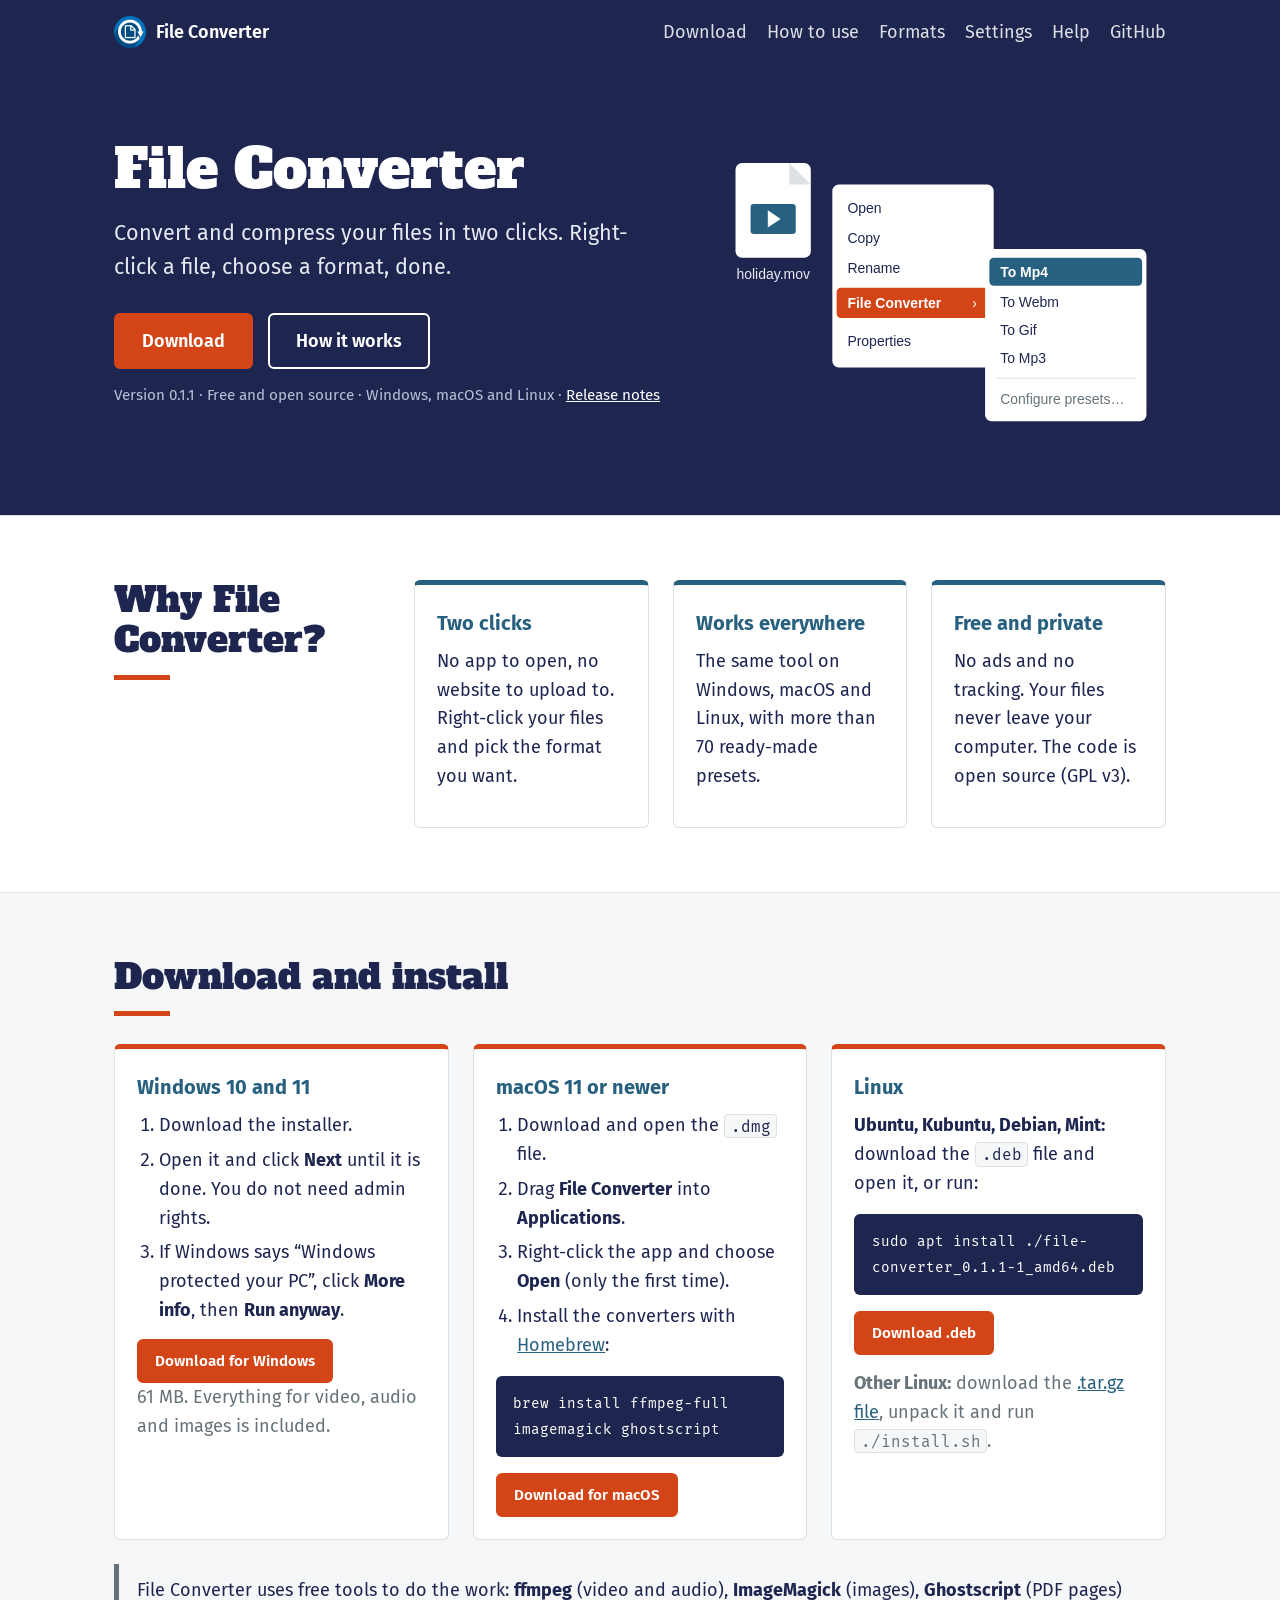
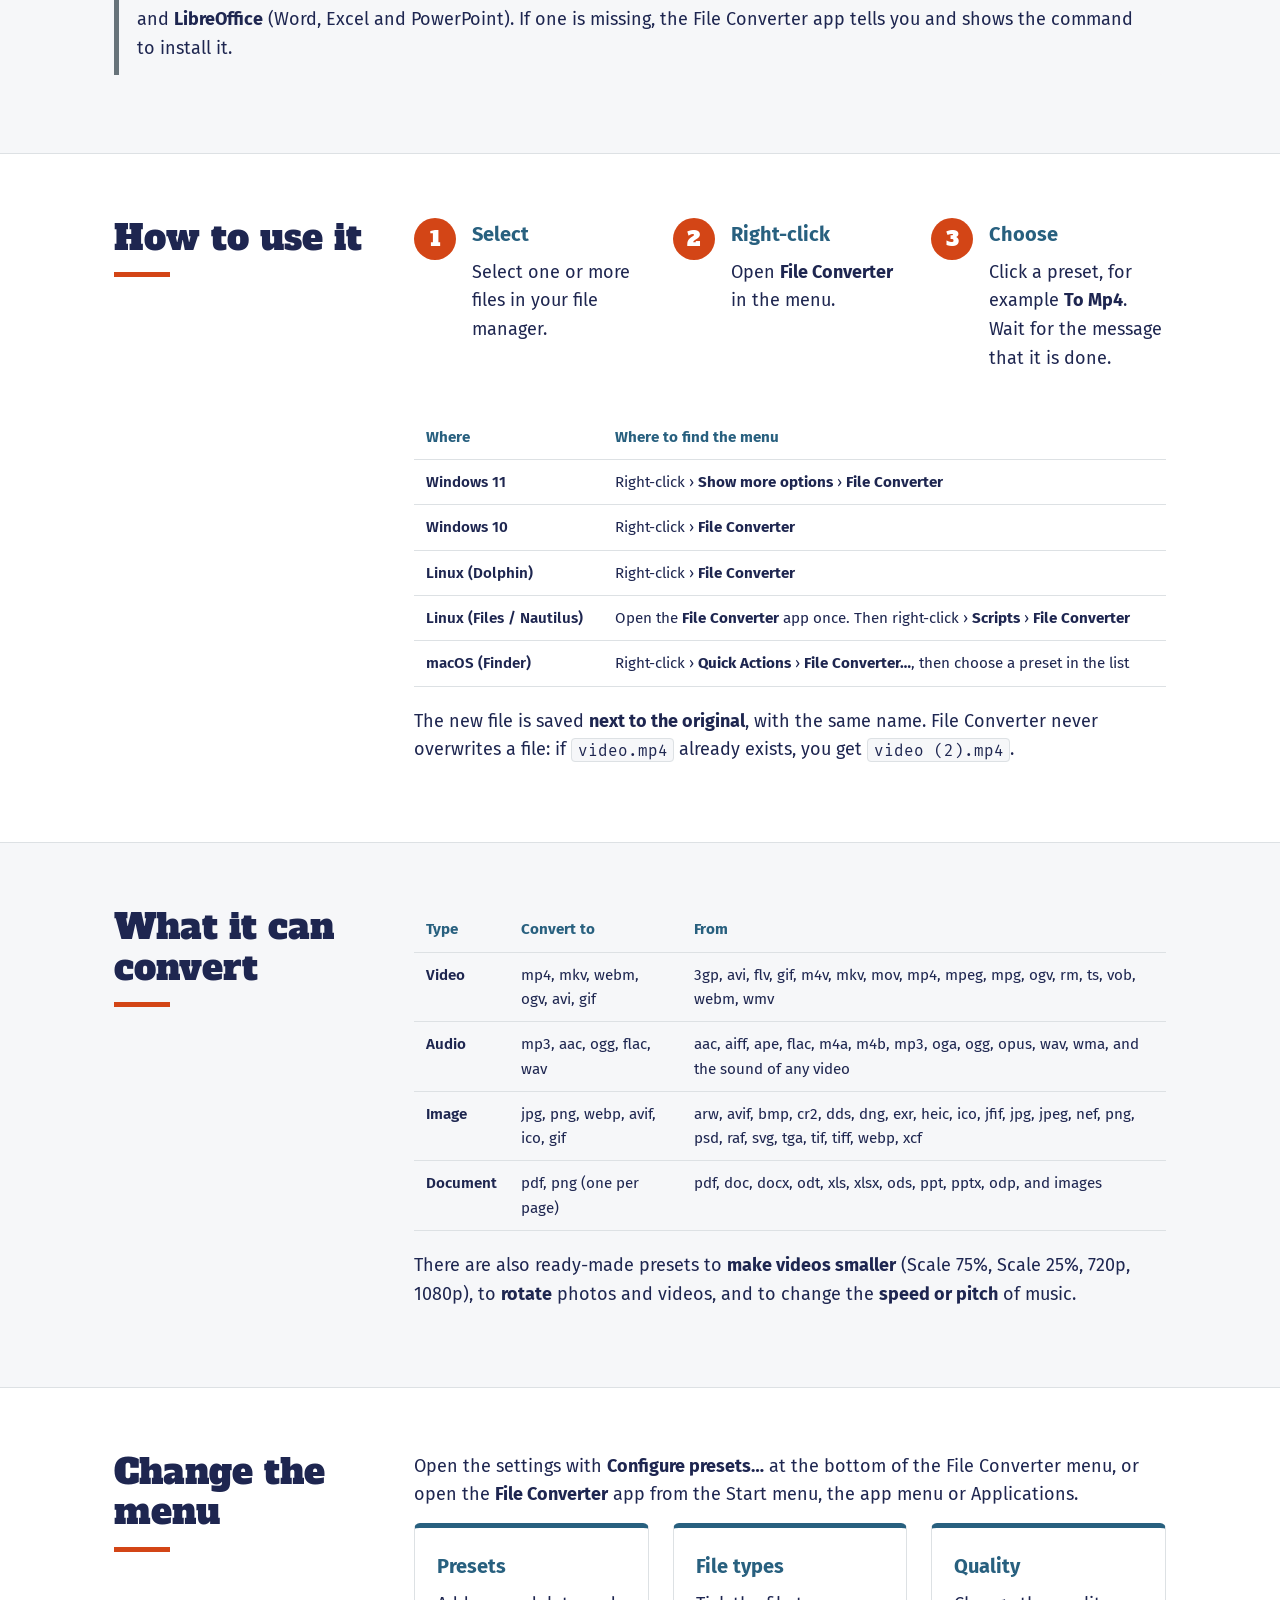
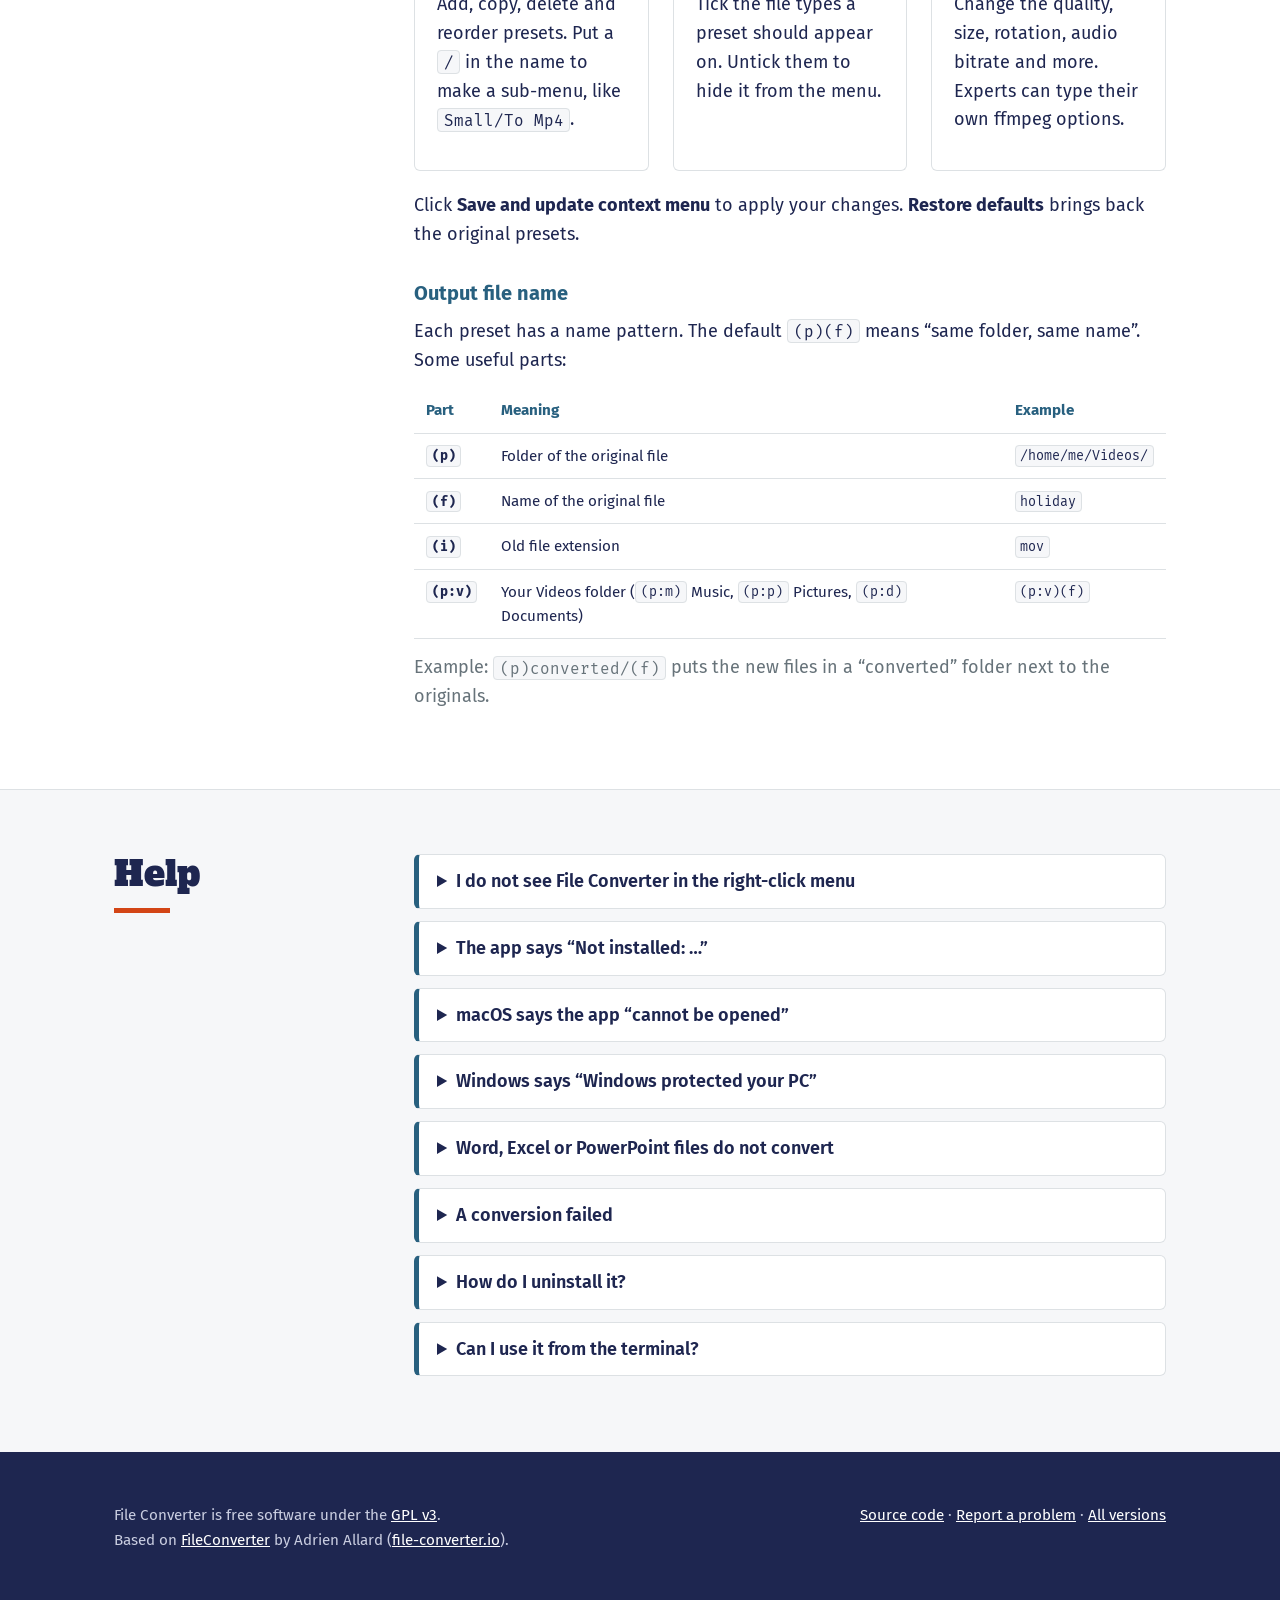
==== docs/index.html @ d245ece1 "GitHub Pages website and user guide (docs/)" ====
<!doctype html>
<html lang="en">
<head>
	<meta charset="utf-8">
	<meta name="viewport" content="width=device-width, initial-scale=1">
	<title>File Converter — convert files with a right-click</title>
	<meta name="description" content="File Converter is a free tool to convert and compress video, audio, images and documents from the right-click menu on Windows, macOS and Linux.">
	<meta name="theme-color" content="#1E2650">
	<link rel="icon" href="images/icon.png">
	<link rel="preconnect" href="https://fonts.googleapis.com">
	<link rel="preconnect" href="https://fonts.gstatic.com" crossorigin>
	<link href="https://fonts.googleapis.com/css2?family=Alfa+Slab+One&family=Fira+Mono&family=Fira+Sans:wght@400;600&display=swap" rel="stylesheet">
	<link rel="stylesheet" href="style.css">
</head>
<body>

<header class="topbar">
	<div class="wrap">
		<a class="brand" href="#"><img src="images/icon.png" alt="">File Converter</a>
		<nav>
			<a href="#download">Download</a>
			<a href="#how">How to use</a>
			<a href="#formats">Formats</a>
			<a href="#settings">Settings</a>
			<a href="#help">Help</a>
			<a href="https://github.com/elsamrafisptr/file-converter-rs">GitHub</a>
		</nav>
	</div>
</header>

<div class="hero">
	<div class="wrap">
		<div>
			<h1>File Converter</h1>
			<p class="lead">Convert and compress your files in two clicks. Right-click a file, choose a format, done.</p>
			<a class="button" href="#download">Download</a>
			<a class="button ghost" href="#how">How it works</a>
			<p class="version">Version 0.1.1 · Free and open source · Windows, macOS and Linux ·
				<a href="https://github.com/elsamrafisptr/file-converter-rs/releases/latest">Release notes</a></p>
		</div>
		<svg viewBox="0 0 420 300" role="img" aria-label="A right-click menu with File Converter and a list of formats">
			<rect x="20" y="40" width="70" height="88" rx="6" fill="#fff"/>
			<path d="M70 40v20h20" fill="#dde1e4"/>
			<rect x="34" y="78" width="42" height="28" rx="3" fill="#28607F"/>
			<path d="M50 84l12 8-12 8z" fill="#fff"/>
			<text x="55" y="148" fill="#e7e9f2" font-size="13" text-anchor="middle" font-family="sans-serif">holiday.mov</text>
			<rect x="110" y="60" width="150" height="170" rx="6" fill="#fff"/>
			<g font-family="sans-serif" font-size="13" fill="#1E2650">
				<text x="124" y="86">Open</text>
				<text x="124" y="114">Copy</text>
				<text x="124" y="142">Rename</text>
				<rect x="114" y="156" width="142" height="28" rx="4" fill="#D34516"/>
				<text x="124" y="175" fill="#fff" font-weight="600">File Converter</text>
				<text x="240" y="175" fill="#fff">›</text>
				<text x="124" y="210">Properties</text>
			</g>
			<rect x="252" y="120" width="150" height="160" rx="6" fill="#fff"/>
			<g font-family="sans-serif" font-size="13" fill="#1E2650">
				<rect x="256" y="128" width="142" height="26" rx="4" fill="#28607F"/>
				<text x="266" y="146" fill="#fff" font-weight="600">To Mp4</text>
				<text x="266" y="174">To Webm</text>
				<text x="266" y="200">To Gif</text>
				<text x="266" y="226">To Mp3</text>
				<line x1="262" y1="240" x2="392" y2="240" stroke="#dde1e4"/>
				<text x="266" y="264" fill="#67737A">Configure presets…</text>
			</g>
		</svg>
	</div>
</div>

<section>
	<div class="wrap">
		<h2>Why File Converter?</h2>
		<div class="cards">
			<div class="card"><h3>Two clicks</h3><p>No app to open, no website to upload to. Right-click your files and pick the format you want.</p></div>
			<div class="card"><h3>Works everywhere</h3><p>The same tool on Windows, macOS and Linux, with more than 70 ready-made presets.</p></div>
			<div class="card"><h3>Free and private</h3><p>No ads and no tracking. Your files never leave your computer. The code is open source (GPL v3).</p></div>
		</div>
	</div>
</section>

<section id="download" class="alt wide">
	<div class="wrap">
		<h2>Download and install</h2>
		<div>
			<div class="cards">
				<div class="card os">
					<h3>Windows 10 and 11</h3>
					<ol>
						<li>Download the installer.</li>
						<li>Open it and click <b>Next</b> until it is done. You do not need admin rights.</li>
						<li>If Windows says “Windows protected your PC”, click <b>More info</b>, then <b>Run anyway</b>.</li>
					</ol>
					<a class="button" href="https://github.com/elsamrafisptr/file-converter-rs/releases/latest/download/file-converter-setup-x64.exe">Download for Windows</a>
					<p class="muted">61 MB. Everything for video, audio and images is included.</p>
				</div>
				<div class="card os">
					<h3>macOS 11 or newer</h3>
					<ol>
						<li>Download and open the <code>.dmg</code> file.</li>
						<li>Drag <b>File Converter</b> into <b>Applications</b>.</li>
						<li>Right-click the app and choose <b>Open</b> (only the first time).</li>
						<li>Install the converters with <a href="https://brew.sh">Homebrew</a>:</li>
					</ol>
					<pre><code>brew install ffmpeg-full imagemagick ghostscript</code></pre>
					<a class="button" href="https://github.com/elsamrafisptr/file-converter-rs/releases/latest/download/file-converter-macos.dmg">Download for macOS</a>
				</div>
				<div class="card os">
					<h3>Linux</h3>
					<p><b>Ubuntu, Kubuntu, Debian, Mint:</b> download the <code>.deb</code> file and open it, or run:</p>
					<pre><code>sudo apt install ./file-converter_0.1.1-1_amd64.deb</code></pre>
					<a class="button" href="https://github.com/elsamrafisptr/file-converter-rs/releases/download/v0.1.1/file-converter_0.1.1-1_amd64.deb">Download .deb</a>
					<p class="muted" style="margin-top:14px"><b>Other Linux:</b> download the <a href="https://github.com/elsamrafisptr/file-converter-rs/releases/latest/download/file-converter-linux-x86_64.tar.gz">.tar.gz file</a>, unpack it and run <code>./install.sh</code>.</p>
				</div>
			</div>
			<p class="note" style="margin-top:24px">File Converter uses free tools to do the work: <b>ffmpeg</b> (video and audio), <b>ImageMagick</b> (images), <b>Ghostscript</b> (PDF pages) and <b>LibreOffice</b> (Word, Excel and PowerPoint). If one is missing, the File Converter app tells you and shows the command to install it.</p>
		</div>
	</div>
</section>

<section id="how">
	<div class="wrap">
		<h2>How to use it</h2>
		<div>
			<div class="steps">
				<div class="step"><h3>Select</h3><p>Select one or more files in your file manager.</p></div>
				<div class="step"><h3>Right-click</h3><p>Open <b>File Converter</b> in the menu.</p></div>
				<div class="step"><h3>Choose</h3><p>Click a preset, for example <b>To Mp4</b>. Wait for the message that it is done.</p></div>
			</div>
			<table>
				<tr><th>Where</th><th>Where to find the menu</th></tr>
				<tr><td>Windows 11</td><td>Right-click › <b>Show more options</b> › <b>File Converter</b></td></tr>
				<tr><td>Windows 10</td><td>Right-click › <b>File Converter</b></td></tr>
				<tr><td>Linux (Dolphin)</td><td>Right-click › <b>File Converter</b></td></tr>
				<tr><td>Linux (Files / Nautilus)</td><td>Open the <b>File Converter</b> app once. Then right-click › <b>Scripts</b> › <b>File Converter</b></td></tr>
				<tr><td>macOS (Finder)</td><td>Right-click › <b>Quick Actions</b> › <b>File Converter…</b>, then choose a preset in the list</td></tr>
			</table>
			<p style="margin-top:20px">The new file is saved <b>next to the original</b>, with the same name. File Converter never overwrites a file: if <code>video.mp4</code> already exists, you get <code>video (2).mp4</code>.</p>
		</div>
	</div>
</section>

<section id="formats" class="alt">
	<div class="wrap">
		<h2>What it can convert</h2>
		<div>
			<table>
				<tr><th>Type</th><th>Convert to</th><th>From</th></tr>
				<tr><td>Video</td><td>mp4, mkv, webm, ogv, avi, gif</td><td>3gp, avi, flv, gif, m4v, mkv, mov, mp4, mpeg, mpg, ogv, rm, ts, vob, webm, wmv</td></tr>
				<tr><td>Audio</td><td>mp3, aac, ogg, flac, wav</td><td>aac, aiff, ape, flac, m4a, m4b, mp3, oga, ogg, opus, wav, wma, and the sound of any video</td></tr>
				<tr><td>Image</td><td>jpg, png, webp, avif, ico, gif</td><td>arw, avif, bmp, cr2, dds, dng, exr, heic, ico, jfif, jpg, jpeg, nef, png, psd, raf, svg, tga, tif, tiff, webp, xcf</td></tr>
				<tr><td>Document</td><td>pdf, png (one per page)</td><td>pdf, doc, docx, odt, xls, xlsx, ods, ppt, pptx, odp, and images</td></tr>
			</table>
			<p style="margin-top:20px">There are also ready-made presets to <b>make videos smaller</b> (Scale 75%, Scale 25%, 720p, 1080p), to <b>rotate</b> photos and videos, and to change the <b>speed or pitch</b> of music.</p>
		</div>
	</div>
</section>

<section id="settings">
	<div class="wrap">
		<h2>Change the menu</h2>
		<div>
			<p>Open the settings with <b>Configure presets…</b> at the bottom of the File Converter menu, or open the <b>File Converter</b> app from the Start menu, the app menu or Applications.</p>
			<div class="cards">
				<div class="card"><h3>Presets</h3><p>Add, copy, delete and reorder presets. Put a <code>/</code> in the name to make a sub-menu, like <code>Small/To Mp4</code>.</p></div>
				<div class="card"><h3>File types</h3><p>Tick the file types a preset should appear on. Untick them to hide it from the menu.</p></div>
				<div class="card"><h3>Quality</h3><p>Change the quality, size, rotation, audio bitrate and more. Experts can type their own ffmpeg options.</p></div>
			</div>
			<p style="margin-top:20px">Click <b>Save and update context menu</b> to apply your changes. <b>Restore defaults</b> brings back the original presets.</p>
			<h3 style="margin-top:28px">Output file name</h3>
			<p>Each preset has a name pattern. The default <code>(p)(f)</code> means “same folder, same name”. Some useful parts:</p>
			<table>
				<tr><th>Part</th><th>Meaning</th><th>Example</th></tr>
				<tr><td><code>(p)</code></td><td>Folder of the original file</td><td><code>/home/me/Videos/</code></td></tr>
				<tr><td><code>(f)</code></td><td>Name of the original file</td><td><code>holiday</code></td></tr>
				<tr><td><code>(i)</code></td><td>Old file extension</td><td><code>mov</code></td></tr>
				<tr><td><code>(p:v)</code></td><td>Your Videos folder (<code>(p:m)</code> Music, <code>(p:p)</code> Pictures, <code>(p:d)</code> Documents)</td><td><code>(p:v)(f)</code></td></tr>
			</table>
			<p class="muted" style="margin-top:14px">Example: <code>(p)converted/(f)</code> puts the new files in a “converted” folder next to the originals.</p>
		</div>
	</div>
</section>

<section id="help" class="alt">
	<div class="wrap">
		<h2>Help</h2>
		<div>
			<details>
				<summary>I do not see File Converter in the right-click menu</summary>
				<p><b>Windows 11:</b> click <b>Show more options</b> first. <b>Linux:</b> close and open your file manager again. With Files (Nautilus), open the File Converter app once. <b>macOS:</b> open the File Converter app once. Then open <b>System Settings</b>, search for <b>Extensions</b>, and turn on <b>File Converter…</b> under <b>Finder</b>.</p>
				<p>The menu only shows the presets that fit <b>all</b> selected files. Select files of the same type.</p>
			</details>
			<details>
				<summary>The app says “Not installed: …”</summary>
				<p>One of the free converter tools is missing. Click <b>Copy</b> next to the command, paste it into a terminal and run it. Then click <b>Check again</b>.</p>
			</details>
			<details>
				<summary>macOS says the app “cannot be opened”</summary>
				<p>The app is not signed by Apple. Right-click it in Applications and choose <b>Open</b>, then <b>Open</b> again. If that does not work, go to <b>System Settings › Privacy &amp; Security</b> and click <b>Open Anyway</b>.</p>
			</details>
			<details>
				<summary>Windows says “Windows protected your PC”</summary>
				<p>The installer is not signed yet. Click <b>More info</b>, then <b>Run anyway</b>.</p>
			</details>
			<details>
				<summary>Word, Excel or PowerPoint files do not convert</summary>
				<p>Install <a href="https://www.libreoffice.org/download/">LibreOffice</a> (free). On Windows, you can also run the File Converter installer again and tick the LibreOffice box.</p>
			</details>
			<details>
				<summary>A conversion failed</summary>
				<p>You get a message with the reason. Make sure the file opens in a normal player or viewer. If it still fails, <a href="https://github.com/elsamrafisptr/file-converter-rs/issues">report the problem on GitHub</a> and include the message.</p>
			</details>
			<details>
				<summary>How do I uninstall it?</summary>
				<p><b>Windows:</b> Settings › Apps › File Converter › Uninstall. <b>Ubuntu/Debian:</b> <code>sudo apt remove file-converter</code>. <b>Other Linux:</b> <code>./install.sh --uninstall</code>. <b>macOS:</b> run the command below, then move the app to the Trash.</p>
				<pre><code>"/Applications/File Converter.app/Contents/MacOS/file-converter" uninstall</code></pre>
			</details>
			<details>
				<summary>Can I use it from the terminal?</summary>
				<pre><code>file-converter list                         # show all presets
file-converter convert --preset "To Mp4" a.mov b.avi
file-converter settings                     # open the settings window</code></pre>
			</details>
		</div>
	</div>
</section>

<footer>
	<div class="wrap">
		<p>File Converter is free software under the <a href="https://github.com/elsamrafisptr/file-converter-rs/blob/main/LICENSE">GPL v3</a>.<br>
			Based on <a href="https://github.com/Tichau/FileConverter">FileConverter</a> by Adrien Allard (<a href="https://file-converter.io/">file-converter.io</a>).</p>
		<p><a href="https://github.com/elsamrafisptr/file-converter-rs">Source code</a> ·
			<a href="https://github.com/elsamrafisptr/file-converter-rs/issues">Report a problem</a> ·
			<a href="https://github.com/elsamrafisptr/file-converter-rs/releases">All versions</a></p>
	</div>
</footer>

</body>
</html>
---- docs/style.css ----
/* File Converter website. Palette: Rust Orange, Rust Dark Blue, Rust Blue, Rust Silver. */
:root {
	--orange: #d34516;
	--dark-blue: #1e2650;
	--blue: #28607f;
	--silver: #67737a;
	--light: #f6f7f9;
	--line: #dde1e4;
	--heading: "Alfa Slab One", Georgia, serif;
	--body: "Fira Sans", system-ui, -apple-system, "Segoe UI", Roboto, sans-serif;
	--mono: "Fira Mono", ui-monospace, Consolas, monospace;
}

* { box-sizing: border-box; }

body {
	margin: 0;
	font: 18px/1.6 var(--body);
	color: var(--dark-blue);
	background: #fff;
}

a { color: var(--blue); }
a:hover { color: var(--orange); }

img, svg { max-width: 100%; height: auto; }

code, kbd {
	font-family: var(--mono);
	font-size: 0.88em;
	background: var(--light);
	border: 1px solid var(--line);
	border-radius: 4px;
	padding: 0.1em 0.35em;
}

pre {
	font-family: var(--mono);
	font-size: 0.9em;
	background: var(--dark-blue);
	color: #fff;
	border-radius: 6px;
	padding: 0.9em 1.1em;
	overflow-x: auto;
}
pre code { background: none; border: 0; padding: 0; color: inherit; }

.wrap { max-width: 1100px; margin: 0 auto; padding: 0 24px; }

/* Top bar */
.topbar { background: var(--dark-blue); }
.topbar .wrap { display: flex; align-items: center; gap: 24px; min-height: 64px; flex-wrap: wrap; }
.brand { display: flex; align-items: center; gap: 10px; color: #fff; text-decoration: none; font-weight: 600; }
.brand img { width: 32px; height: 32px; }
.topbar nav { margin-left: auto; display: flex; gap: 20px; flex-wrap: wrap; }
.topbar nav a { color: #fff; text-decoration: none; opacity: 0.85; }
.topbar nav a:hover { opacity: 1; color: #fff; text-decoration: underline; }

/* Hero */
.hero { background: var(--dark-blue); color: #fff; padding: 56px 0 72px; }
.hero .wrap { display: grid; grid-template-columns: 1.1fr 0.9fr; gap: 48px; align-items: center; }
.hero h1 { font-family: var(--heading); font-weight: 400; font-size: 3.4rem; line-height: 1.1; margin: 0 0 16px; }
.hero p.lead { font-size: 1.35rem; margin: 0 0 28px; color: #e7e9f2; }
.hero .version { color: #b9bfd6; font-size: 0.95rem; margin-top: 14px; }
.hero .version a { color: #fff; }

.button {
	display: inline-block;
	background: var(--orange);
	color: #fff;
	text-decoration: none;
	font-weight: 600;
	padding: 12px 26px;
	border-radius: 6px;
	border: 2px solid var(--orange);
}
.button:hover { background: #b83a11; border-color: #b83a11; color: #fff; }
.button.ghost { background: transparent; border-color: #fff; margin-left: 10px; }
.button.ghost:hover { background: #fff; color: var(--dark-blue); }

/* Sections: heading on the left, content on the right (like rust-lang.org) */
section { padding: 64px 0; border-top: 1px solid var(--line); }
section .wrap { display: grid; grid-template-columns: 260px minmax(0, 1fr); gap: 40px; }
section.wide .wrap { grid-template-columns: minmax(0, 1fr); gap: 28px; }
section .wrap > * { min-width: 0; }
section.alt { background: var(--light); }
section h2 { font-family: var(--heading); font-weight: 400; font-size: 2.2rem; line-height: 1.15; margin: 0; color: var(--dark-blue); }
section h2::after { content: ""; display: block; width: 56px; height: 5px; background: var(--orange); margin-top: 14px; }
section h3 { font-size: 1.25rem; margin: 0 0 8px; color: var(--blue); }
section p { margin: 0 0 14px; }
.muted { color: var(--silver); }
.cards { display: grid; grid-template-columns: repeat(3, minmax(0, 1fr)); gap: 24px; }
.card { background: #fff; border: 1px solid var(--line); border-top: 5px solid var(--blue); border-radius: 6px; padding: 22px; }
.card.os { border-top-color: var(--orange); }
.card pre { white-space: pre-wrap; overflow-wrap: anywhere; }
.card ol { margin: 0 0 14px; padding-left: 1.2em; }
.card li { margin-bottom: 6px; }
.card .button { padding: 8px 16px; font-size: 0.95rem; }

.steps { counter-reset: step; display: grid; grid-template-columns: repeat(3, 1fr); gap: 24px; margin-bottom: 28px; }
.step { position: relative; padding-left: 58px; }
.step::before {
	counter-increment: step;
	content: counter(step);
	position: absolute; left: 0; top: 0;
	width: 42px; height: 42px; border-radius: 50%;
	background: var(--orange); color: #fff;
	font-family: var(--heading); font-size: 1.3rem;
	display: flex; align-items: center; justify-content: center;
}

table { width: 100%; border-collapse: collapse; font-size: 0.95rem; }
th, td { text-align: left; vertical-align: top; padding: 10px 12px; border-bottom: 1px solid var(--line); }
th { color: var(--blue); }
td:first-child { font-weight: 600; white-space: nowrap; }

details { background: #fff; border: 1px solid var(--line); border-left: 5px solid var(--blue); border-radius: 6px; padding: 12px 18px; margin-bottom: 12px; }
details[open] { border-left-color: var(--orange); }
summary { cursor: pointer; font-weight: 600; color: var(--dark-blue); }
details > *:not(summary) { margin-top: 10px; }

.note { border-left: 5px solid var(--silver); background: var(--light); padding: 12px 18px; border-radius: 0 6px 6px 0; }

footer { background: var(--dark-blue); color: #c9cde0; padding: 36px 0; font-size: 0.95rem; }
footer a { color: #fff; }
footer .wrap { display: flex; justify-content: space-between; gap: 24px; flex-wrap: wrap; }

@media (max-width: 860px) {
	.hero .wrap, section .wrap { grid-template-columns: 1fr; }
	.hero h1 { font-size: 2.6rem; }
	.cards, .steps { grid-template-columns: 1fr; }
	.button.ghost { margin: 10px 0 0; }
}
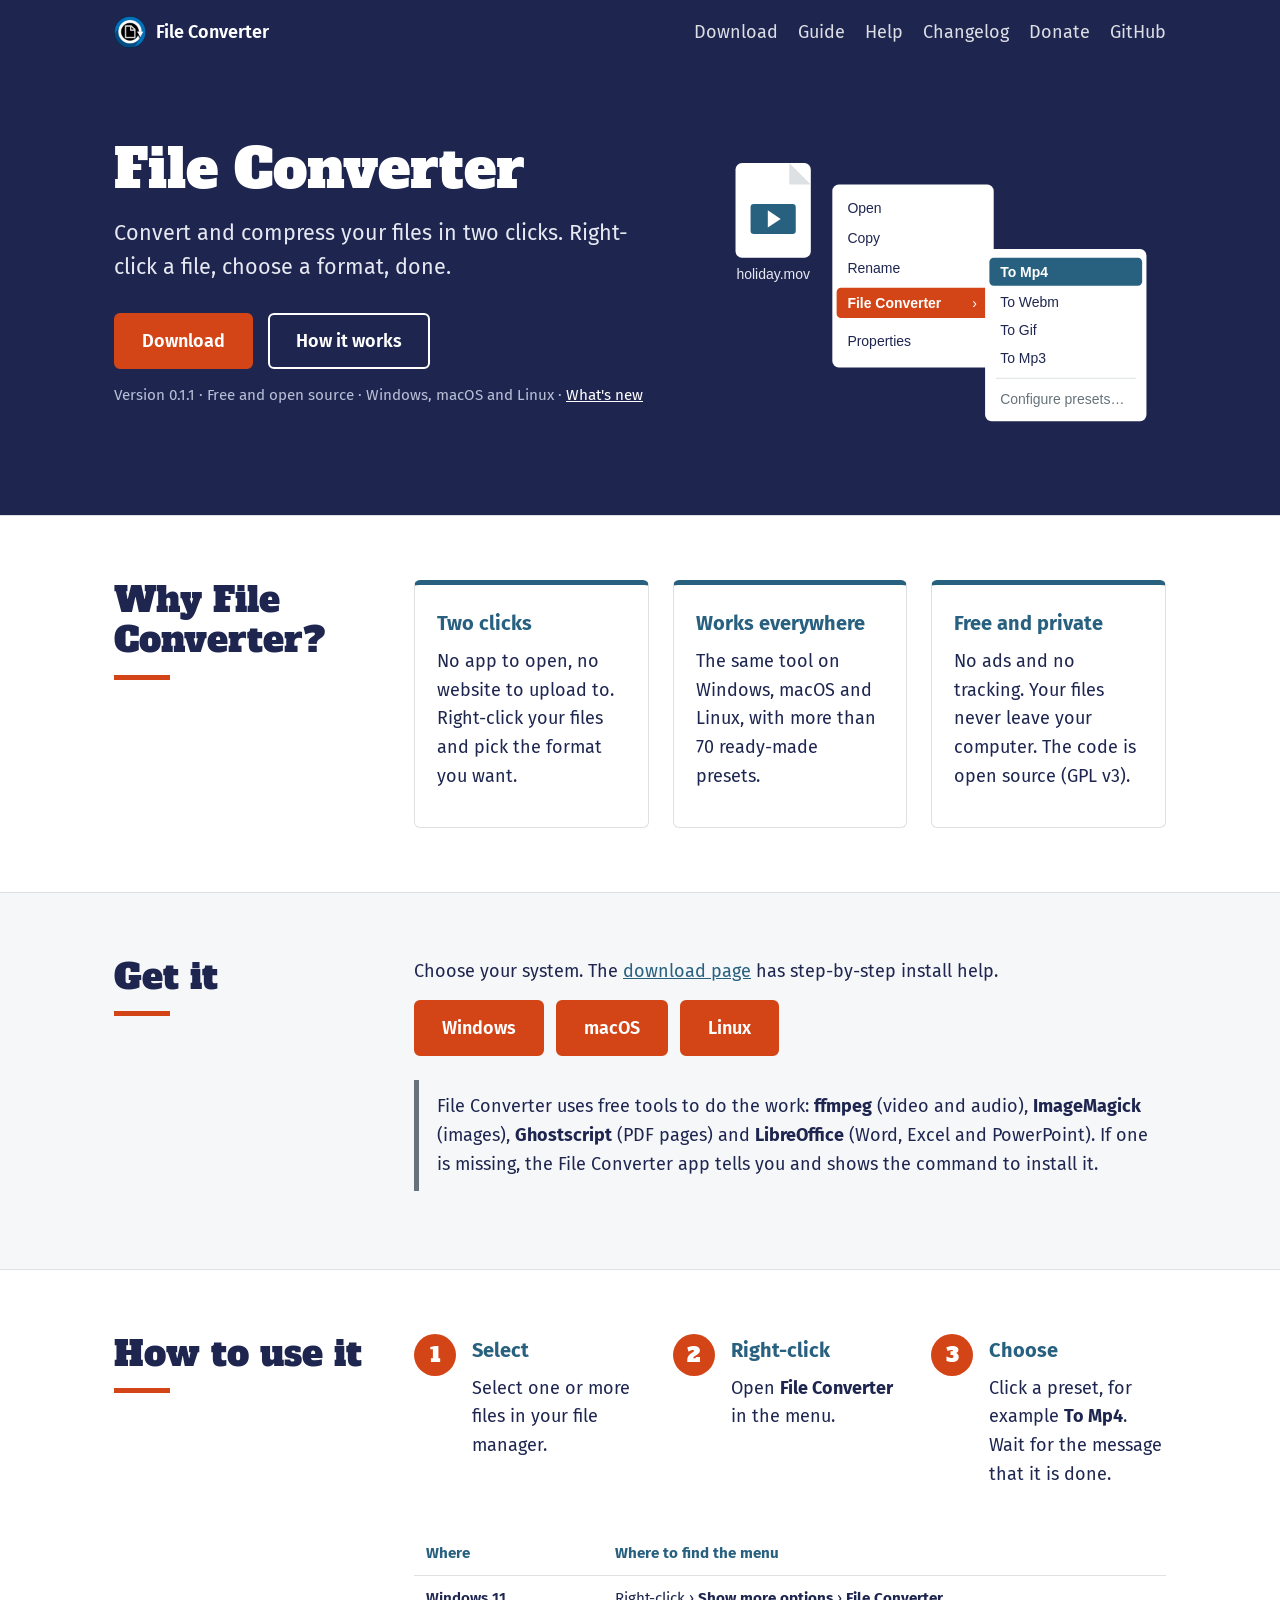
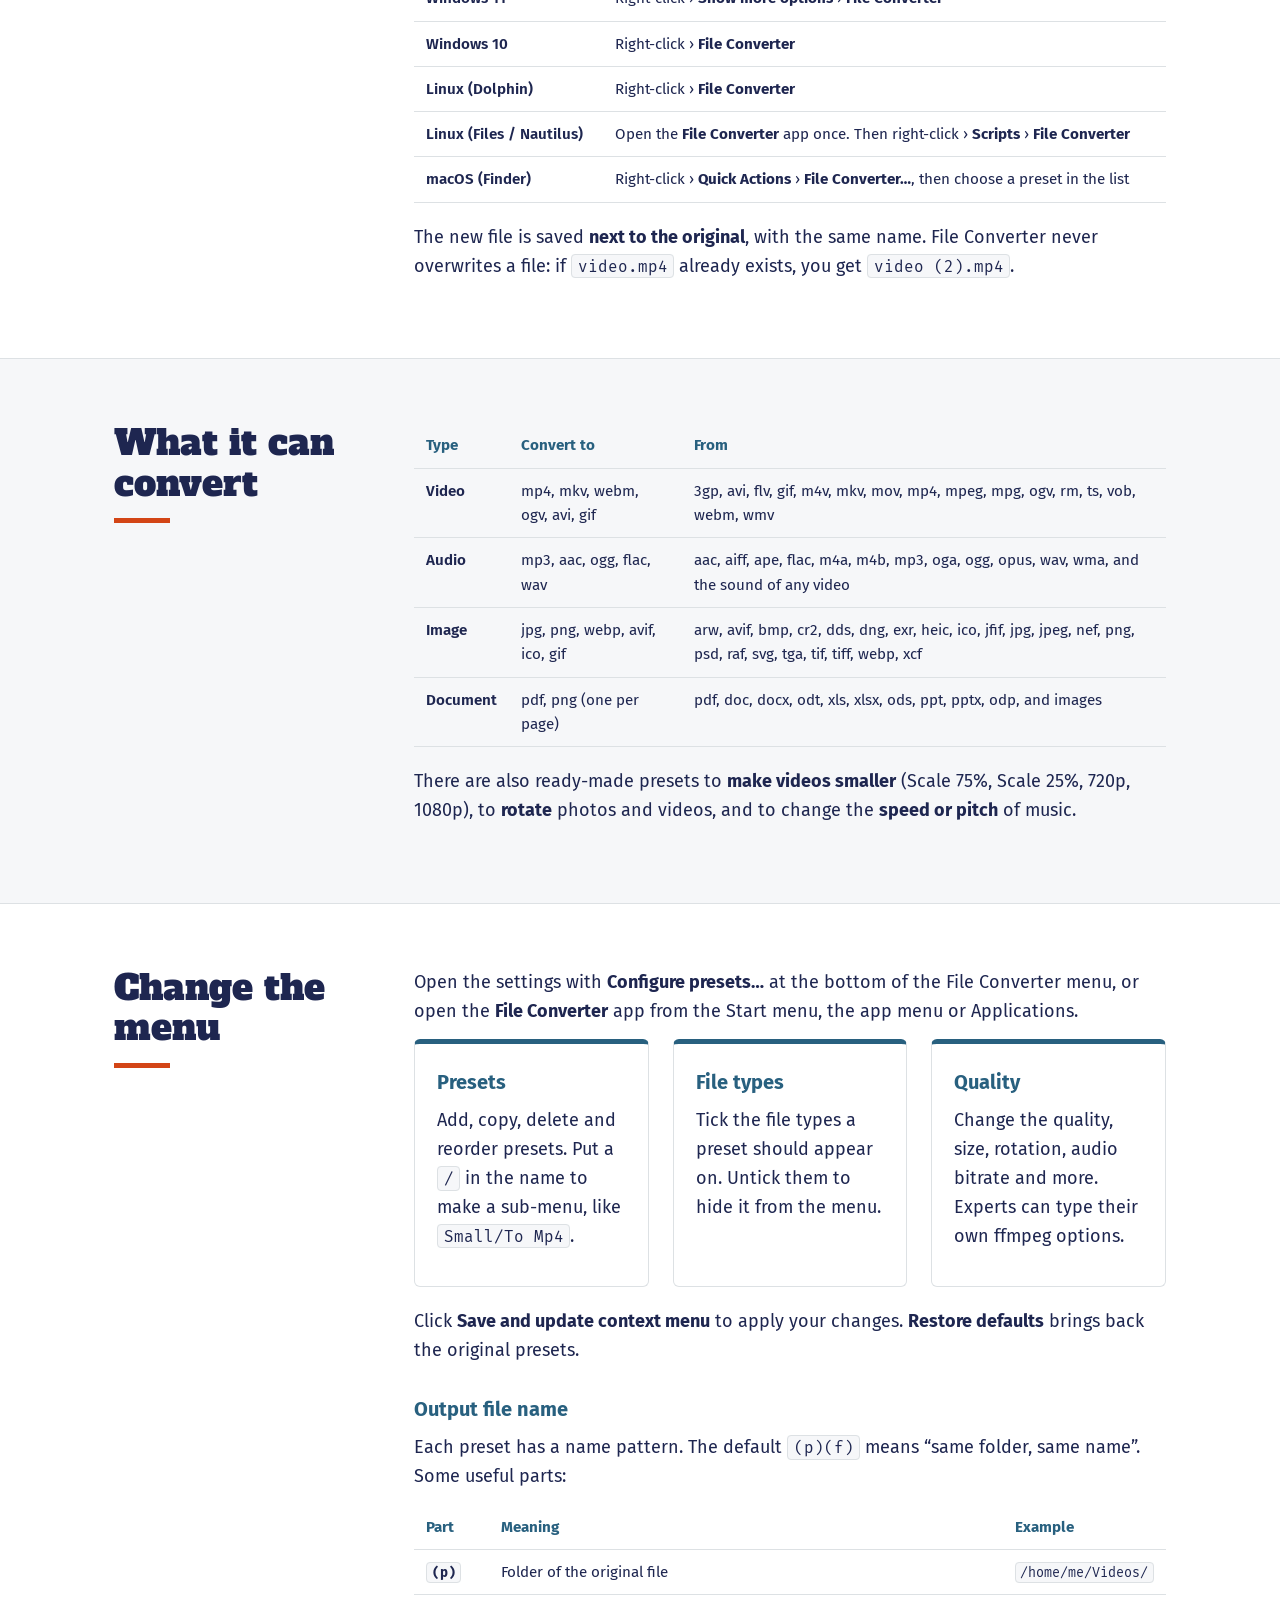
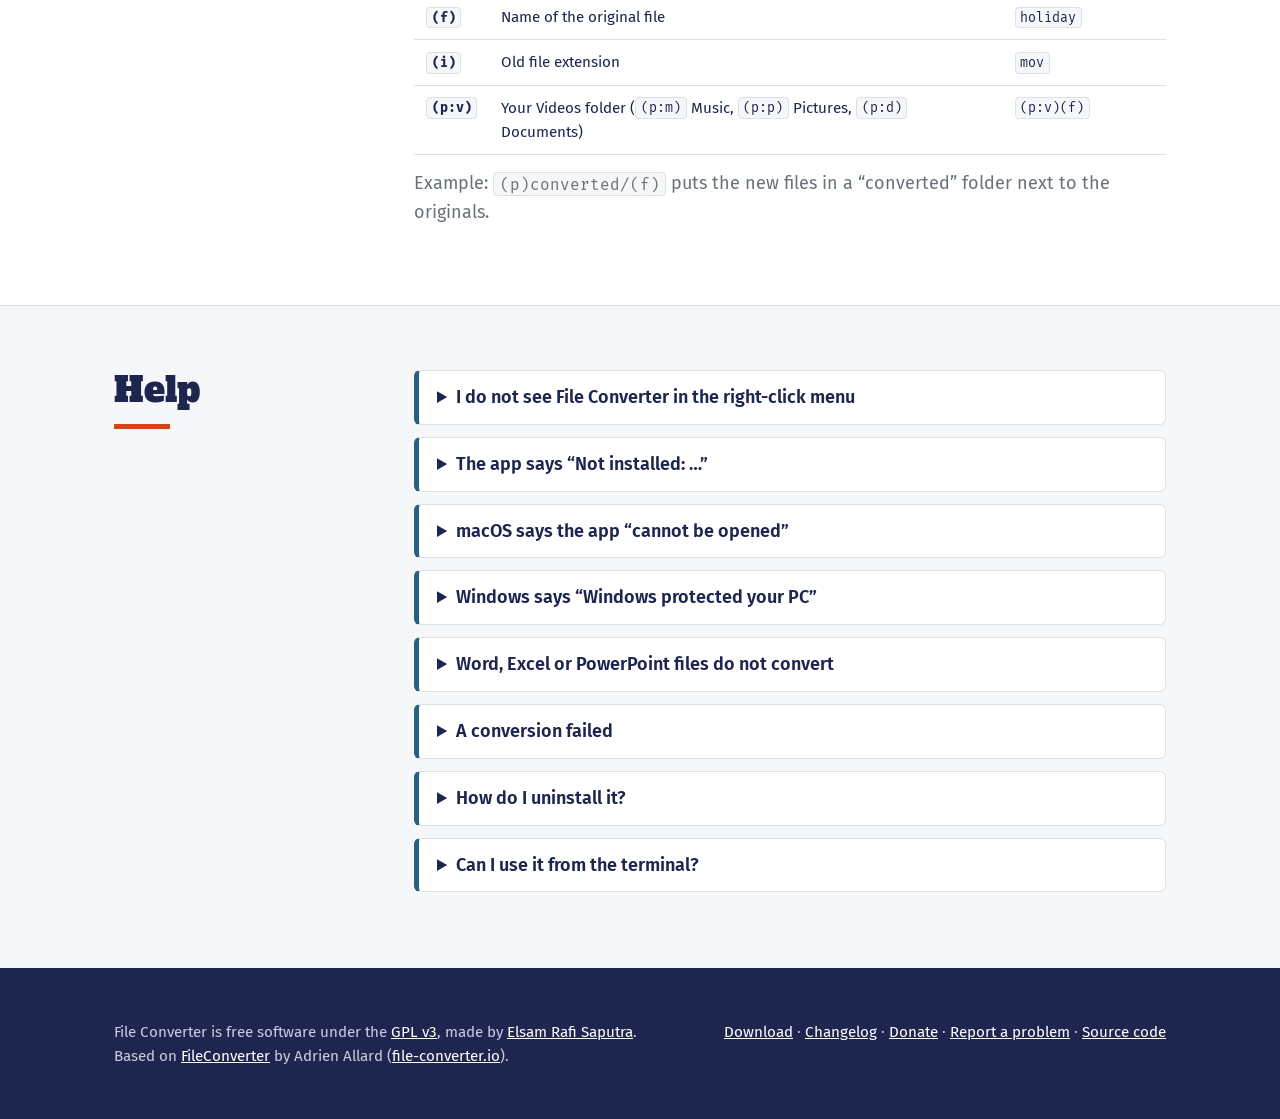
==== commit faad4194: "Website: download, changelog and donate pages, SEO, sitemap, robots, 404, icons - download.html: per" ====
--- a/docs/index.html
+++ b/docs/index.html
@@ -3,26 +3,58 @@
 <head>
 	<meta charset="utf-8">
 	<meta name="viewport" content="width=device-width, initial-scale=1">
-	<title>File Converter — convert files with a right-click</title>
-	<meta name="description" content="File Converter is a free tool to convert and compress video, audio, images and documents from the right-click menu on Windows, macOS and Linux.">
+	<title>File Converter — free tool to convert files with a right-click</title>
+	<meta name="description" content="File Converter is a free, open source tool to convert and compress video, audio, images and documents from the right-click menu on Windows, macOS and Linux.">
+	<link rel="canonical" href="https://elsamrafisptr.github.io/file-converter-rs/">
 	<meta name="theme-color" content="#1E2650">
-	<link rel="icon" href="images/icon.png">
+	<meta property="og:type" content="website">
+	<meta property="og:site_name" content="File Converter">
+	<meta property="og:title" content="File Converter — convert files with a right-click">
+	<meta property="og:description" content="Free and open source. Convert video, audio, images and documents in two clicks on Windows, macOS and Linux.">
+	<meta property="og:url" content="https://elsamrafisptr.github.io/file-converter-rs/">
+	<meta property="og:image" content="https://elsamrafisptr.github.io/file-converter-rs/images/og-image.png">
+	<meta property="og:image:width" content="1200">
+	<meta property="og:image:height" content="630">
+	<meta property="og:image:alt" content="File Converter: convert files with a right-click">
+	<meta name="twitter:card" content="summary_large_image">
+	<link rel="icon" href="favicon.ico" sizes="any">
+	<link rel="icon" type="image/png" href="images/icon-192.png">
+	<link rel="apple-touch-icon" href="images/apple-touch-icon.png">
+	<link rel="manifest" href="site.webmanifest">
 	<link rel="preconnect" href="https://fonts.googleapis.com">
 	<link rel="preconnect" href="https://fonts.gstatic.com" crossorigin>
 	<link href="https://fonts.googleapis.com/css2?family=Alfa+Slab+One&family=Fira+Mono&family=Fira+Sans:wght@400;600&display=swap" rel="stylesheet">
 	<link rel="stylesheet" href="style.css">
+	<script type="application/ld+json">
+	{
+		"@context": "https://schema.org",
+		"@type": "SoftwareApplication",
+		"name": "File Converter",
+		"description": "Free, open source tool to convert and compress video, audio, images and documents from the right-click menu.",
+		"url": "https://elsamrafisptr.github.io/file-converter-rs/",
+		"downloadUrl": "https://elsamrafisptr.github.io/file-converter-rs/download.html",
+		"image": "https://elsamrafisptr.github.io/file-converter-rs/images/og-image.png",
+		"applicationCategory": "MultimediaApplication",
+		"operatingSystem": "Windows 10, Windows 11, macOS 11 or newer, Linux",
+		"softwareVersion": "0.1.1",
+		"license": "https://www.gnu.org/licenses/gpl-3.0.html",
+		"offers": { "@type": "Offer", "price": "0", "priceCurrency": "USD" },
+		"author": { "@type": "Person", "name": "Elsam Rafi Saputra", "url": "https://github.com/elsamrafisptr" },
+		"isBasedOn": "https://github.com/Tichau/FileConverter"
+	}
+	</script>
 </head>
 <body>
 
 <header class="topbar">
 	<div class="wrap">
-		<a class="brand" href="#"><img src="images/icon.png" alt="">File Converter</a>
-		<nav>
-			<a href="#download">Download</a>
-			<a href="#how">How to use</a>
-			<a href="#formats">Formats</a>
-			<a href="#settings">Settings</a>
-			<a href="#help">Help</a>
+		<a class="brand" href="./"><img src="images/icon-192.png" alt="" width="32" height="32">File Converter</a>
+		<nav aria-label="Main">
+			<a href="download.html">Download</a>
+			<a href="./#how">Guide</a>
+			<a href="./#help">Help</a>
+			<a href="changelog.html">Changelog</a>
+			<a href="donate.html">Donate</a>
 			<a href="https://github.com/elsamrafisptr/file-converter-rs">GitHub</a>
 		</nav>
 	</div>
@@ -33,10 +65,10 @@
 		<div>
 			<h1>File Converter</h1>
 			<p class="lead">Convert and compress your files in two clicks. Right-click a file, choose a format, done.</p>
-			<a class="button" href="#download">Download</a>
+			<a class="button" href="download.html">Download</a>
 			<a class="button ghost" href="#how">How it works</a>
 			<p class="version">Version 0.1.1 · Free and open source · Windows, macOS and Linux ·
-				<a href="https://github.com/elsamrafisptr/file-converter-rs/releases/latest">Release notes</a></p>
+				<a href="changelog.html">What's new</a></p>
 		</div>
 		<svg viewBox="0 0 420 300" role="img" aria-label="A right-click menu with File Converter and a list of formats">
 			<rect x="20" y="40" width="70" height="88" rx="6" fill="#fff"/>
@@ -79,41 +111,17 @@
 	</div>
 </section>
 
-<section id="download" class="alt wide">
-	<div class="wrap">
-		<h2>Download and install</h2>
-		<div>
-			<div class="cards">
-				<div class="card os">
-					<h3>Windows 10 and 11</h3>
-					<ol>
-						<li>Download the installer.</li>
-						<li>Open it and click <b>Next</b> until it is done. You do not need admin rights.</li>
-						<li>If Windows says “Windows protected your PC”, click <b>More info</b>, then <b>Run anyway</b>.</li>
-					</ol>
-					<a class="button" href="https://github.com/elsamrafisptr/file-converter-rs/releases/latest/download/file-converter-setup-x64.exe">Download for Windows</a>
-					<p class="muted">61 MB. Everything for video, audio and images is included.</p>
-				</div>
-				<div class="card os">
-					<h3>macOS 11 or newer</h3>
-					<ol>
-						<li>Download and open the <code>.dmg</code> file.</li>
-						<li>Drag <b>File Converter</b> into <b>Applications</b>.</li>
-						<li>Right-click the app and choose <b>Open</b> (only the first time).</li>
-						<li>Install the converters with <a href="https://brew.sh">Homebrew</a>:</li>
-					</ol>
-					<pre><code>brew install ffmpeg-full imagemagick ghostscript</code></pre>
-					<a class="button" href="https://github.com/elsamrafisptr/file-converter-rs/releases/latest/download/file-converter-macos.dmg">Download for macOS</a>
-				</div>
-				<div class="card os">
-					<h3>Linux</h3>
-					<p><b>Ubuntu, Kubuntu, Debian, Mint:</b> download the <code>.deb</code> file and open it, or run:</p>
-					<pre><code>sudo apt install ./file-converter_0.1.1-1_amd64.deb</code></pre>
-					<a class="button" href="https://github.com/elsamrafisptr/file-converter-rs/releases/download/v0.1.1/file-converter_0.1.1-1_amd64.deb">Download .deb</a>
-					<p class="muted" style="margin-top:14px"><b>Other Linux:</b> download the <a href="https://github.com/elsamrafisptr/file-converter-rs/releases/latest/download/file-converter-linux-x86_64.tar.gz">.tar.gz file</a>, unpack it and run <code>./install.sh</code>.</p>
-				</div>
+<section id="download" class="alt">
+	<div class="wrap">
+		<h2>Get it</h2>
+		<div>
+			<p>Choose your system. The <a href="download.html">download page</a> has step-by-step install help.</p>
+			<div class="os-buttons">
+				<a class="button" href="download.html#windows">Windows</a>
+				<a class="button" href="download.html#macos">macOS</a>
+				<a class="button" href="download.html#linux">Linux</a>
 			</div>
-			<p class="note" style="margin-top:24px">File Converter uses free tools to do the work: <b>ffmpeg</b> (video and audio), <b>ImageMagick</b> (images), <b>Ghostscript</b> (PDF pages) and <b>LibreOffice</b> (Word, Excel and PowerPoint). If one is missing, the File Converter app tells you and shows the command to install it.</p>
+			<p class="note">File Converter uses free tools to do the work: <b>ffmpeg</b> (video and audio), <b>ImageMagick</b> (images), <b>Ghostscript</b> (PDF pages) and <b>LibreOffice</b> (Word, Excel and PowerPoint). If one is missing, the File Converter app tells you and shows the command to install it.</p>
 		</div>
 	</div>
 </section>
@@ -227,11 +235,11 @@
 
 <footer>
 	<div class="wrap">
-		<p>File Converter is free software under the <a href="https://github.com/elsamrafisptr/file-converter-rs/blob/main/LICENSE">GPL v3</a>.<br>
+		<p>File Converter is free software under the <a href="https://github.com/elsamrafisptr/file-converter-rs/blob/main/LICENSE">GPL v3</a>, made by <a href="https://github.com/elsamrafisptr">Elsam Rafi Saputra</a>.<br>
 			Based on <a href="https://github.com/Tichau/FileConverter">FileConverter</a> by Adrien Allard (<a href="https://file-converter.io/">file-converter.io</a>).</p>
-		<p><a href="https://github.com/elsamrafisptr/file-converter-rs">Source code</a> ·
+		<p><a href="download.html">Download</a> · <a href="changelog.html">Changelog</a> · <a href="donate.html">Donate</a> ·
 			<a href="https://github.com/elsamrafisptr/file-converter-rs/issues">Report a problem</a> ·
-			<a href="https://github.com/elsamrafisptr/file-converter-rs/releases">All versions</a></p>
+			<a href="https://github.com/elsamrafisptr/file-converter-rs">Source code</a></p>
 	</div>
 </footer>
 
--- a/docs/style.css
+++ b/docs/style.css
@@ -125,6 +125,32 @@
 footer a { color: #fff; }
 footer .wrap { display: flex; justify-content: space-between; gap: 24px; flex-wrap: wrap; }
 
+.topbar nav a[aria-current="page"] { opacity: 1; box-shadow: inset 0 -3px 0 var(--orange); }
+.os-buttons { display: flex; gap: 12px; flex-wrap: wrap; margin: 6px 0 24px; }
+
+/* Smaller title band for the other pages */
+.page-hero { background: var(--dark-blue); color: #fff; padding: 44px 0 52px; }
+.page-hero h1 { font-family: var(--heading); font-weight: 400; font-size: 2.8rem; line-height: 1.1; margin: 0 0 10px; }
+.page-hero p { margin: 0; font-size: 1.2rem; color: #e7e9f2; max-width: 720px; }
+
+.os-block { scroll-margin-top: 16px; }
+.os-block + .os-block { margin-top: 44px; padding-top: 36px; border-top: 1px solid var(--line); }
+.os-block h3 { font-size: 1.6rem; color: var(--dark-blue); }
+.files { margin: 12px 0 18px; }
+.files td { white-space: normal; }
+.hash { font-family: var(--mono); font-size: 0.75rem; color: var(--silver); overflow-wrap: anywhere; }
+
+.release { border-left: 5px solid var(--blue); padding: 4px 0 4px 22px; margin-bottom: 40px; }
+.release.latest { border-left-color: var(--orange); }
+.release h3 { font-size: 1.5rem; color: var(--dark-blue); margin: 0; }
+.release .date { color: var(--silver); margin: 2px 0 14px; }
+.release h4 { margin: 16px 0 6px; color: var(--blue); }
+.release ul { margin: 0; padding-left: 1.2em; }
+.badge { display: inline-block; background: var(--orange); color: #fff; font-size: 0.75rem; font-weight: 600; padding: 2px 8px; border-radius: 10px; vertical-align: middle; margin-left: 8px; }
+
+.not-found { text-align: center; padding: 96px 0; }
+.not-found h1 { font-family: var(--heading); font-weight: 400; font-size: 5rem; color: var(--orange); margin: 0; }
+
 @media (max-width: 860px) {
 	.hero .wrap, section .wrap { grid-template-columns: 1fr; }
 	.hero h1 { font-size: 2.6rem; }
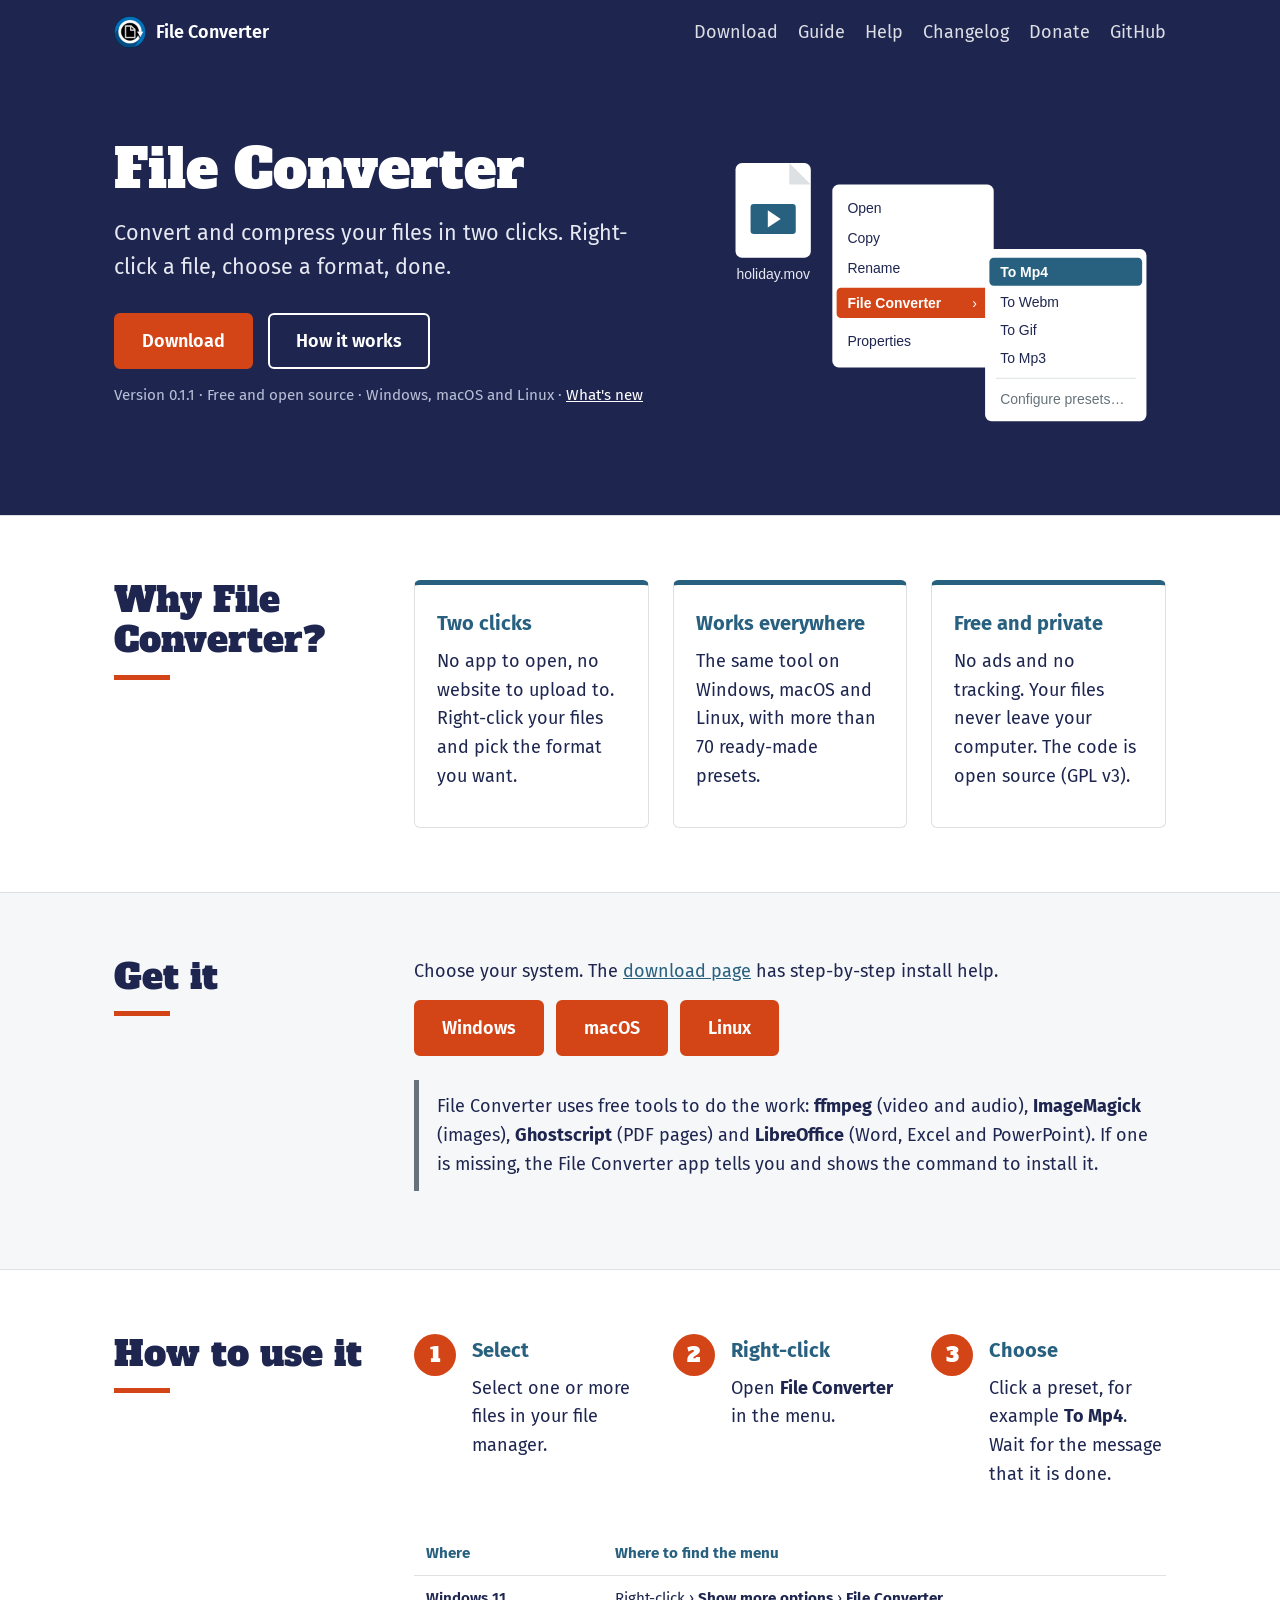
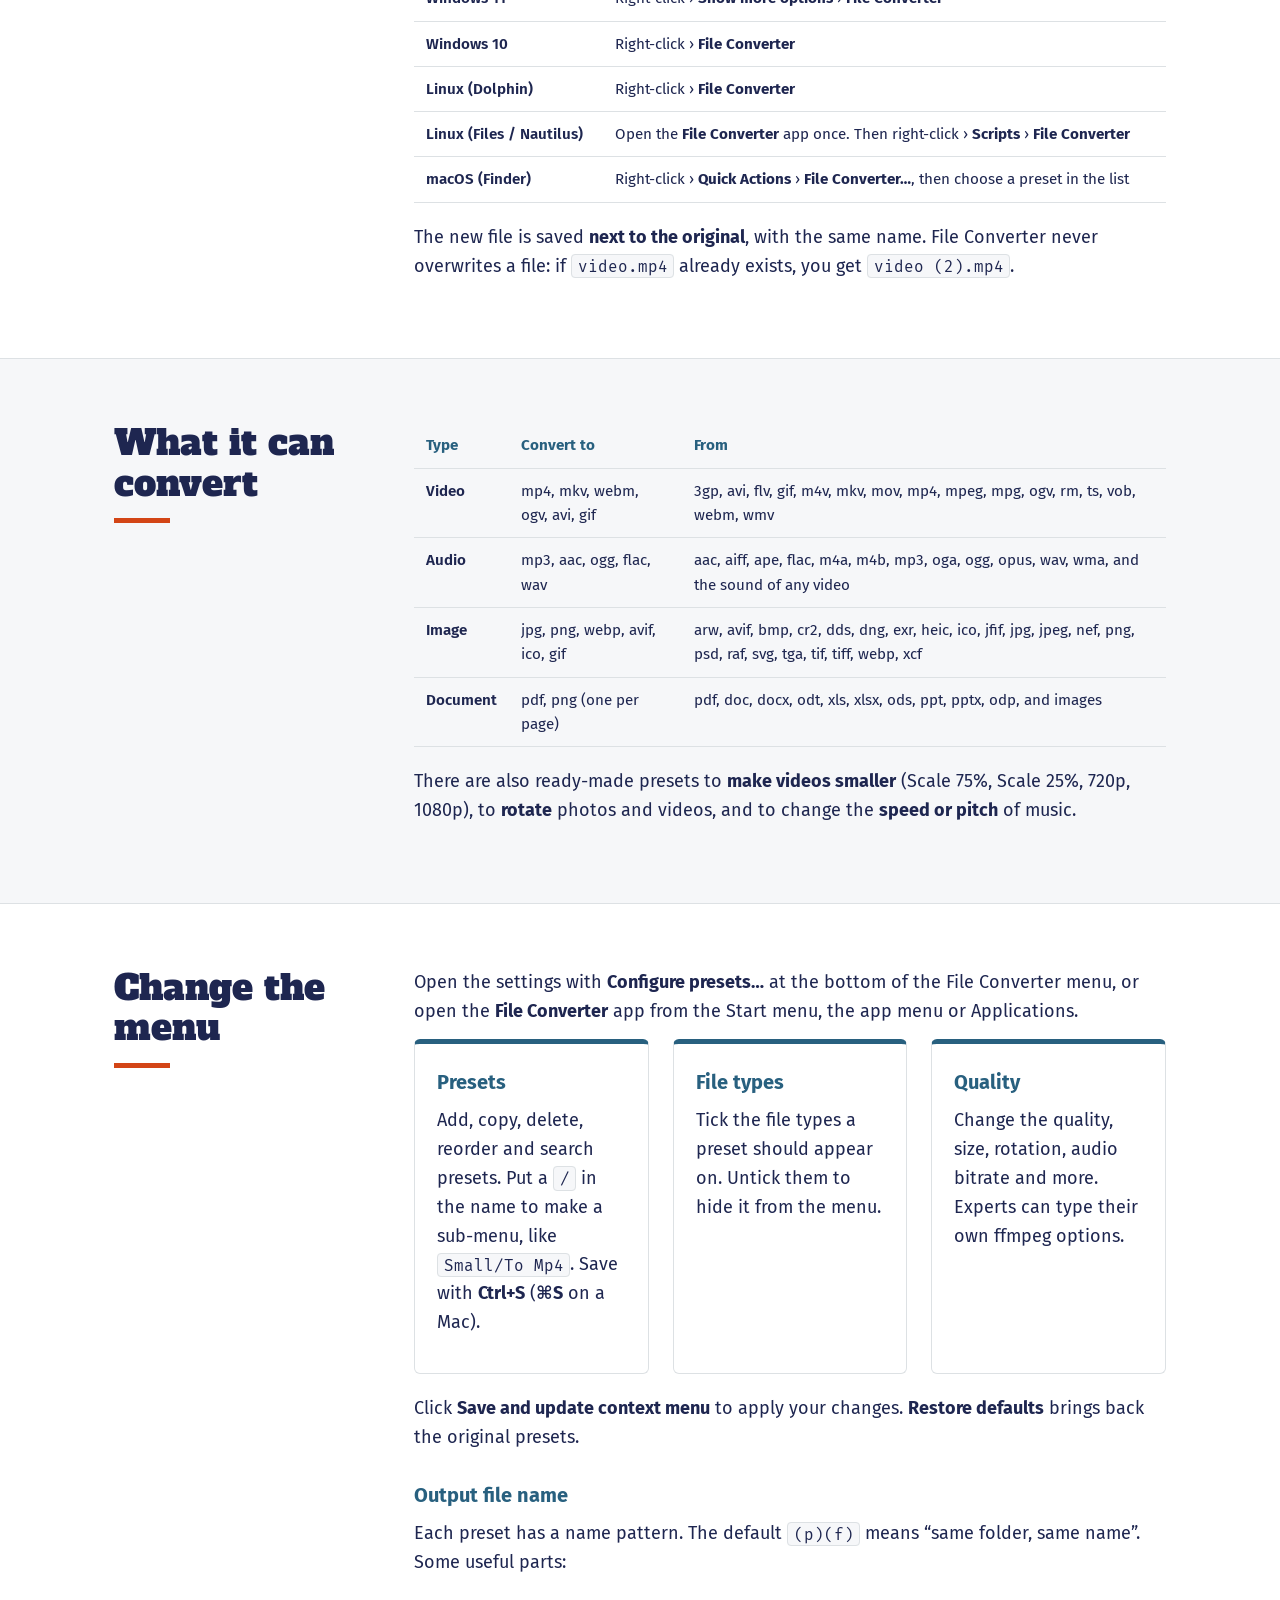
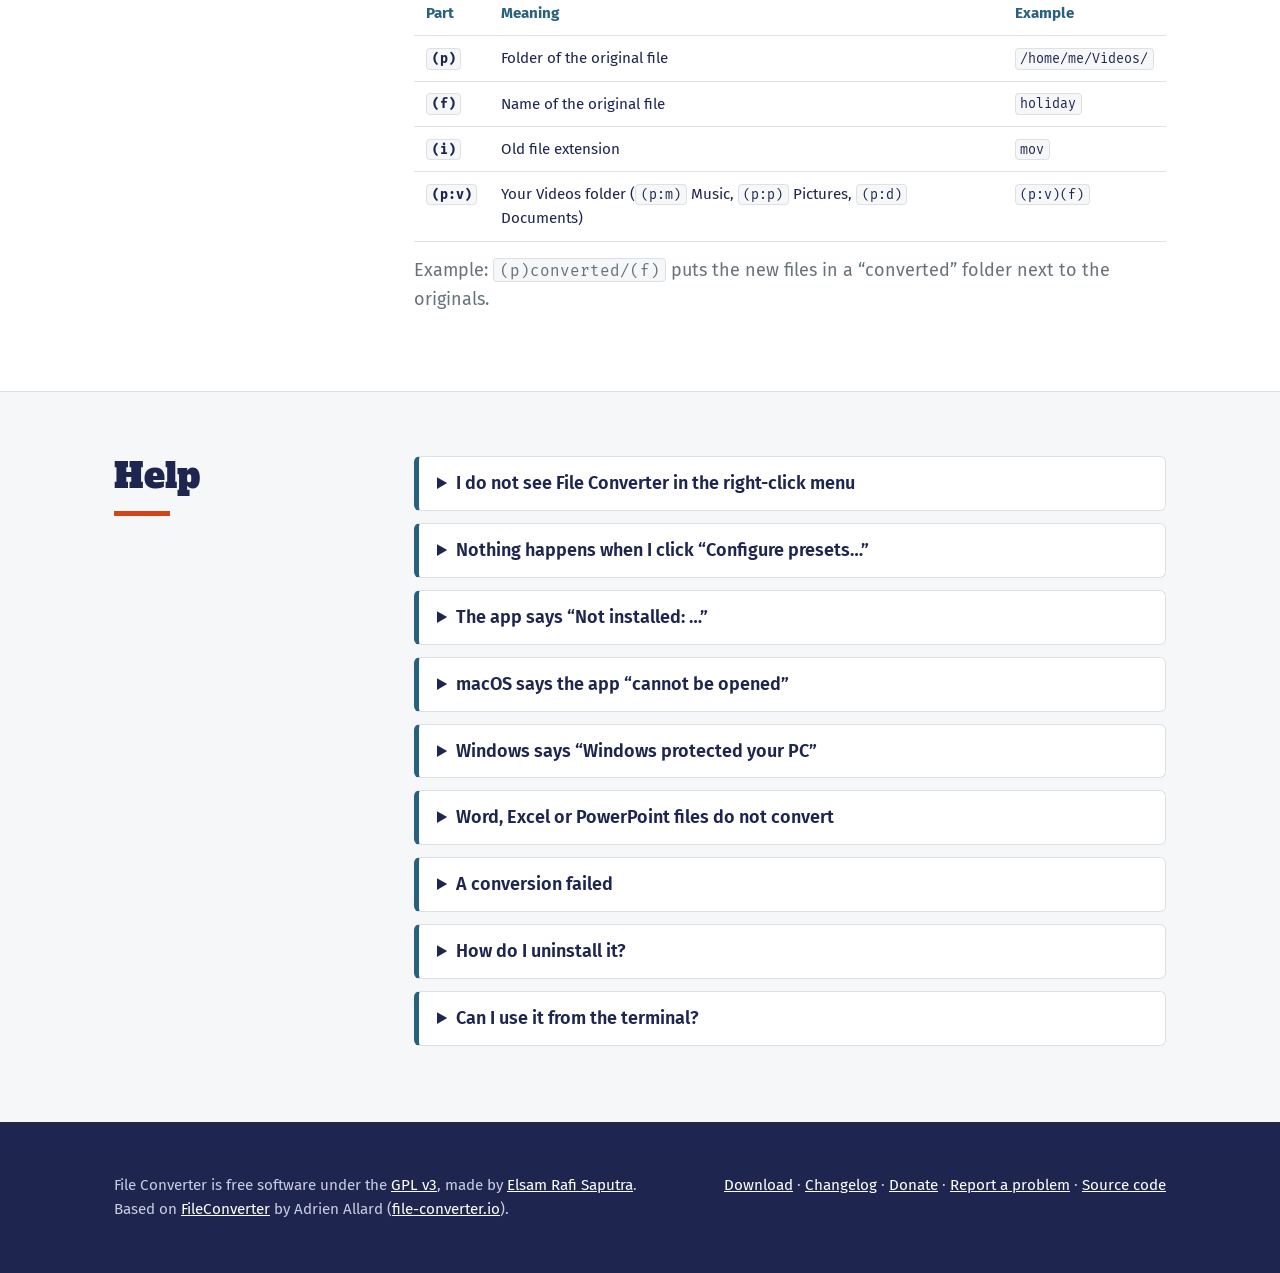
==== commit f7824644: "Version 0.1.2: changelog, site settings text and help entry" ====
--- a/docs/index.html
+++ b/docs/index.html
@@ -170,7 +170,7 @@
 		<div>
 			<p>Open the settings with <b>Configure presets…</b> at the bottom of the File Converter menu, or open the <b>File Converter</b> app from the Start menu, the app menu or Applications.</p>
 			<div class="cards">
-				<div class="card"><h3>Presets</h3><p>Add, copy, delete and reorder presets. Put a <code>/</code> in the name to make a sub-menu, like <code>Small/To Mp4</code>.</p></div>
+				<div class="card"><h3>Presets</h3><p>Add, copy, delete, reorder and search presets. Put a <code>/</code> in the name to make a sub-menu, like <code>Small/To Mp4</code>. Save with <b>Ctrl+S</b> (<b>⌘S</b> on a Mac).</p></div>
 				<div class="card"><h3>File types</h3><p>Tick the file types a preset should appear on. Untick them to hide it from the menu.</p></div>
 				<div class="card"><h3>Quality</h3><p>Change the quality, size, rotation, audio bitrate and more. Experts can type their own ffmpeg options.</p></div>
 			</div>
@@ -199,6 +199,10 @@
 				<p>The menu only shows the presets that fit <b>all</b> selected files. Select files of the same type.</p>
 			</details>
 			<details>
+				<summary>Nothing happens when I click “Configure presets…”</summary>
+				<p>Update to version 0.1.2 or newer. Older versions did not open the settings from the Dolphin menu on Linux. You can always open the <b>File Converter</b> app from the app menu instead.</p>
+			</details>
+			<details>
 				<summary>The app says “Not installed: …”</summary>
 				<p>One of the free converter tools is missing. Click <b>Copy</b> next to the command, paste it into a terminal and run it. Then click <b>Check again</b>.</p>
 			</details>
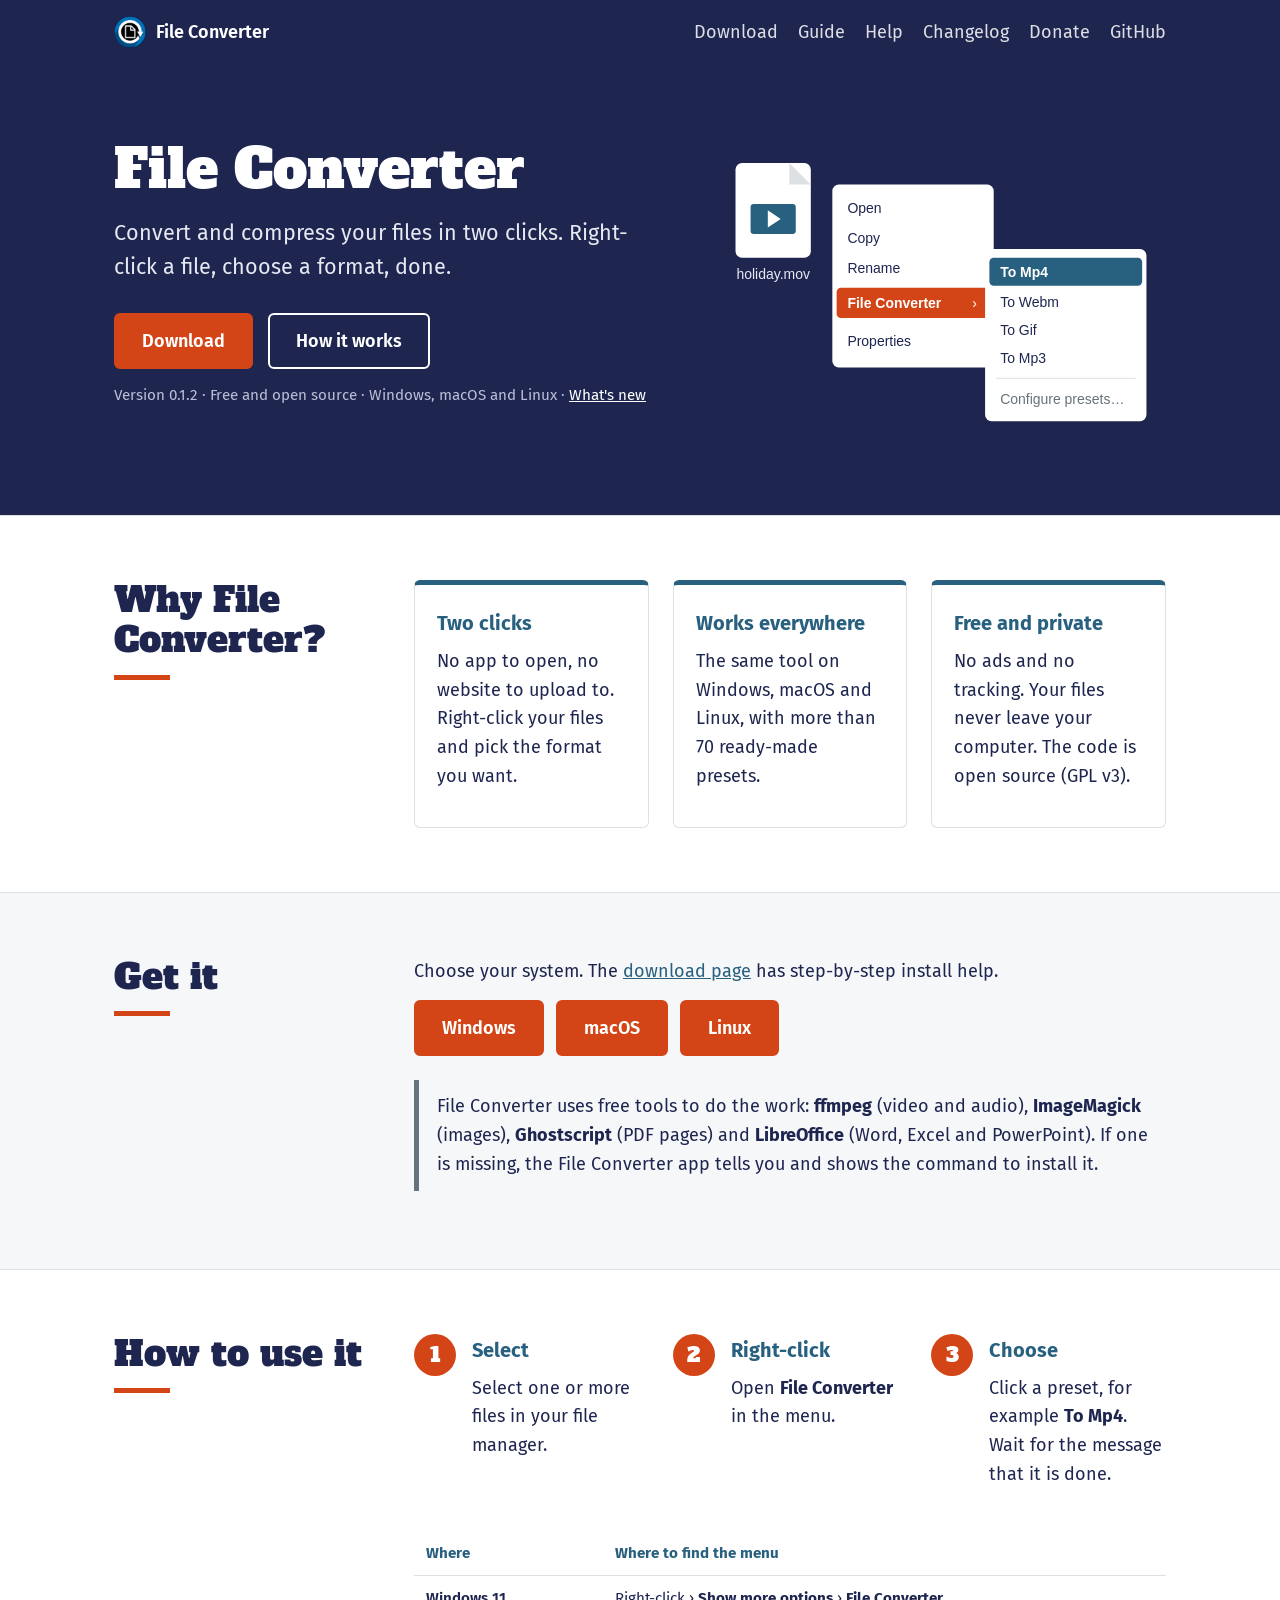
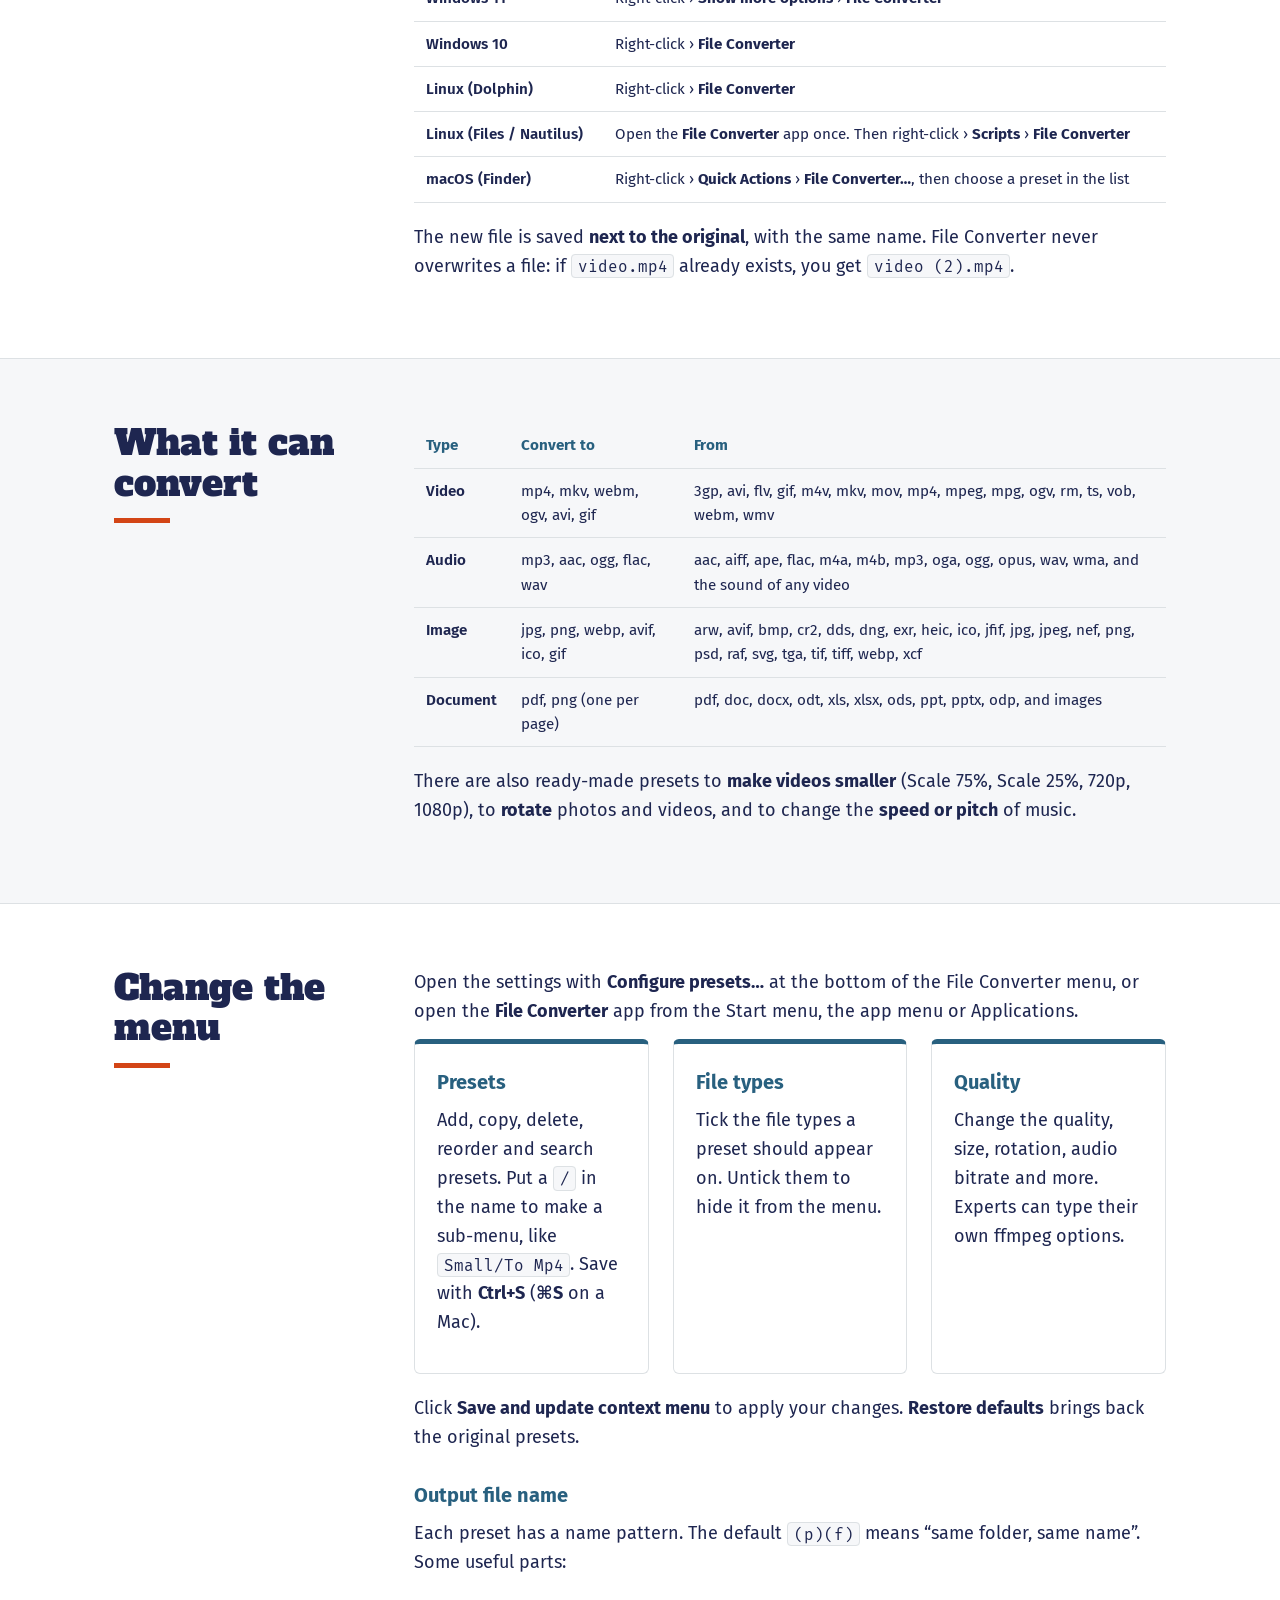
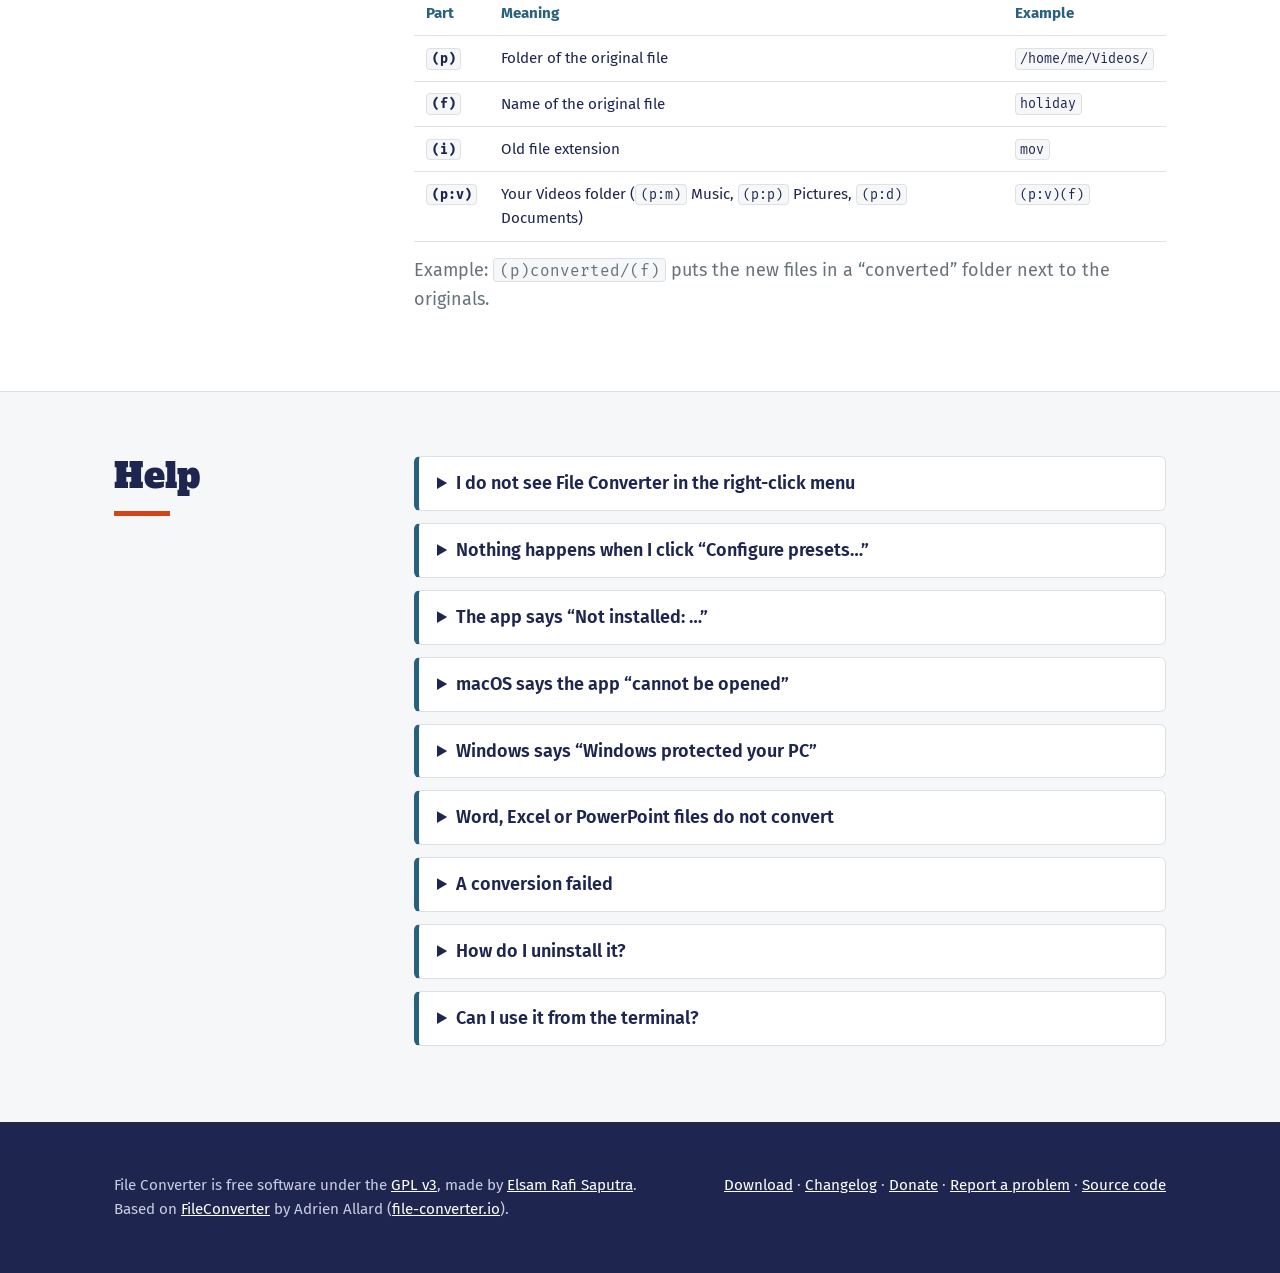
==== commit 5813785b: "Site: 0.1.2 download links, sizes and SHA-256, changelog page, version" ====
--- a/docs/index.html
+++ b/docs/index.html
@@ -36,7 +36,7 @@
 		"image": "https://elsamrafisptr.github.io/file-converter-rs/images/og-image.png",
 		"applicationCategory": "MultimediaApplication",
 		"operatingSystem": "Windows 10, Windows 11, macOS 11 or newer, Linux",
-		"softwareVersion": "0.1.1",
+		"softwareVersion": "0.1.2",
 		"license": "https://www.gnu.org/licenses/gpl-3.0.html",
 		"offers": { "@type": "Offer", "price": "0", "priceCurrency": "USD" },
 		"author": { "@type": "Person", "name": "Elsam Rafi Saputra", "url": "https://github.com/elsamrafisptr" },
@@ -67,7 +67,7 @@
 			<p class="lead">Convert and compress your files in two clicks. Right-click a file, choose a format, done.</p>
 			<a class="button" href="download.html">Download</a>
 			<a class="button ghost" href="#how">How it works</a>
-			<p class="version">Version 0.1.1 · Free and open source · Windows, macOS and Linux ·
+			<p class="version">Version 0.1.2 · Free and open source · Windows, macOS and Linux ·
 				<a href="changelog.html">What's new</a></p>
 		</div>
 		<svg viewBox="0 0 420 300" role="img" aria-label="A right-click menu with File Converter and a list of formats">
